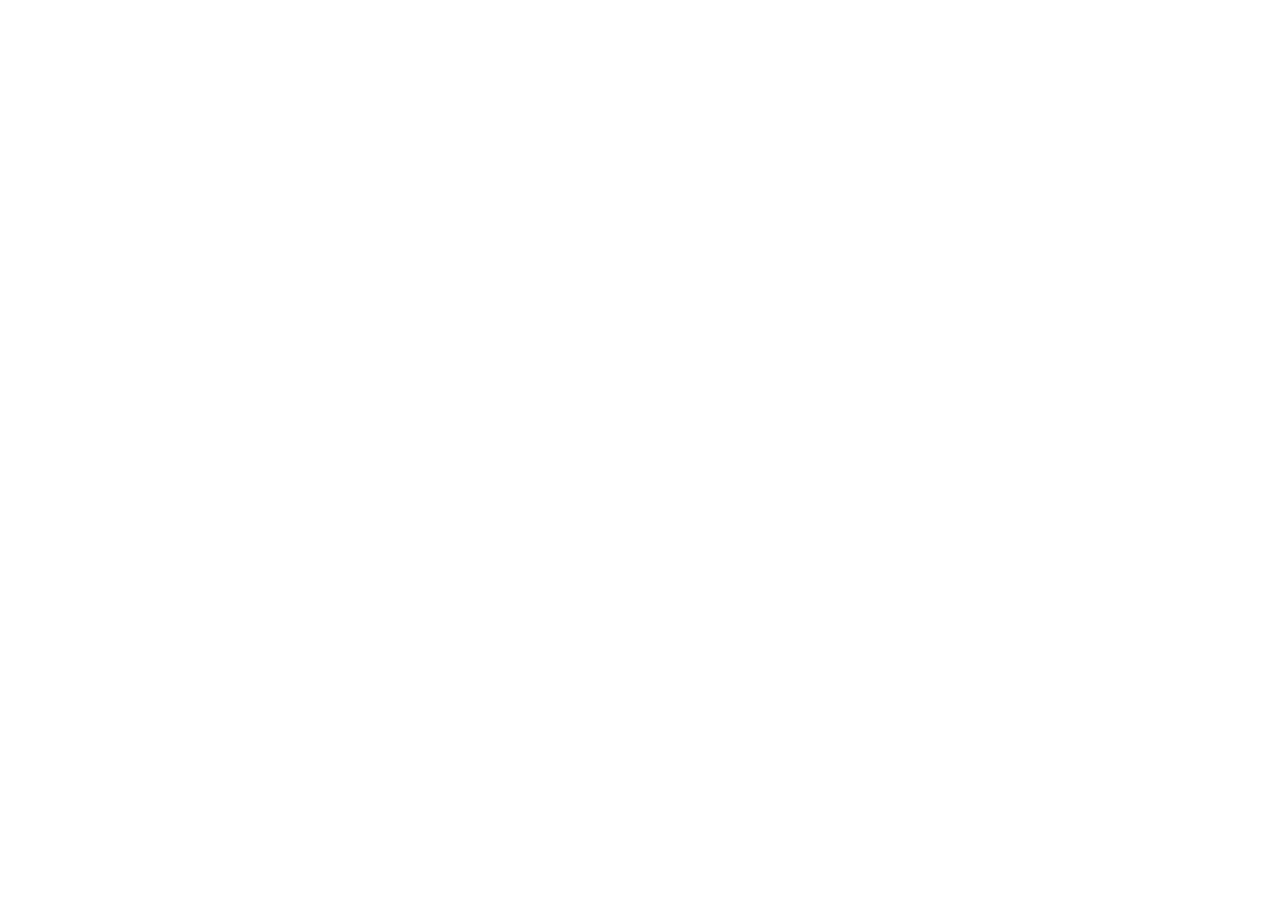
==== mercadolibre/index.html @ ff822e69 "ok" ====
<!DOCTYPE html>
<html lang="es">
<head>
    <meta charset="UTF-8">
    <meta name="viewport" content="width=device-width, initial-scale=1.0">
    <meta name="author" content="javiera leon">
    <link rel="stylesheet" href="static/css/style.css">
    <title>mercado libre</title>
</head>
<body>
    
</body>
</html>
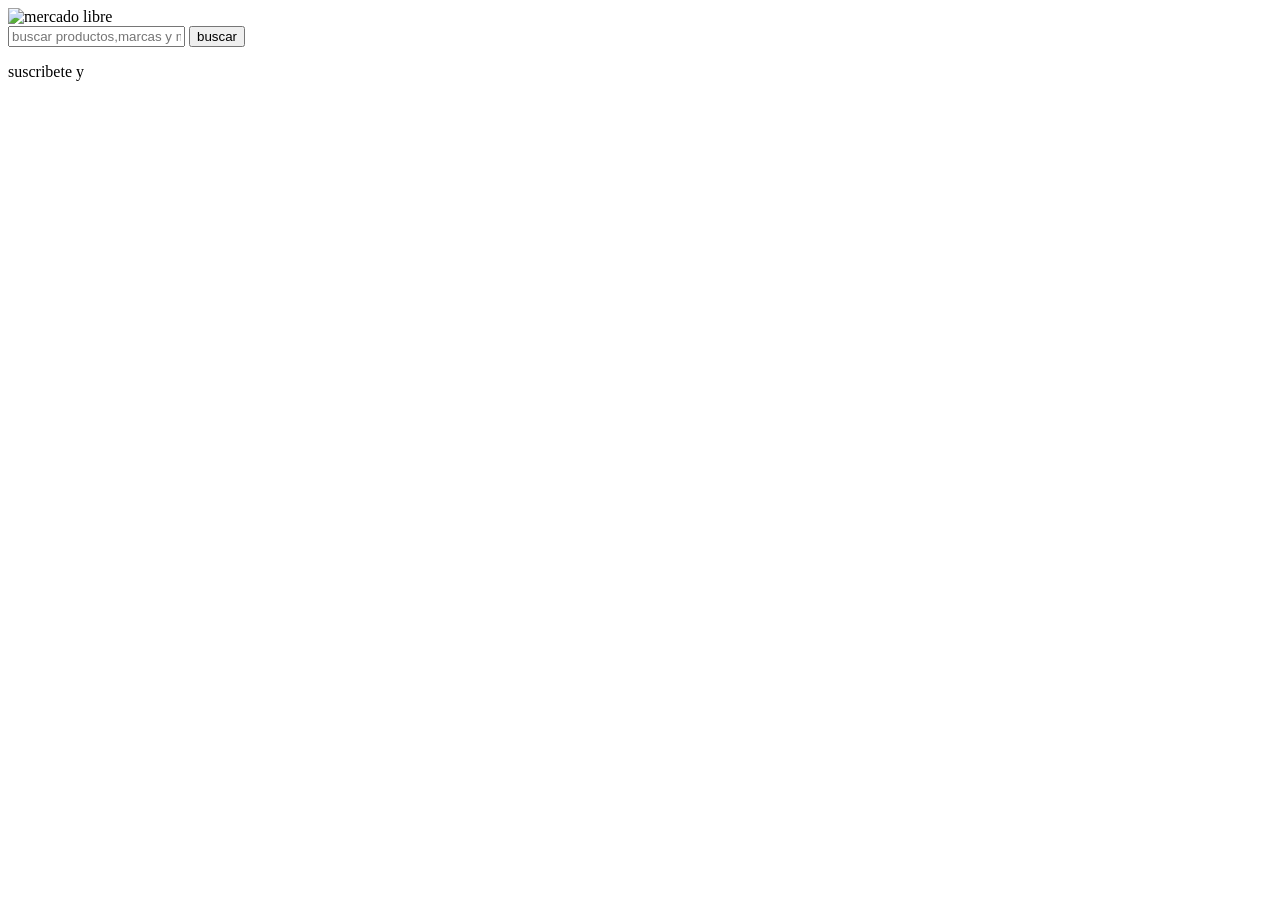
==== commit 544a8604: "ok" ====
--- a/mercadolibre/index.html
+++ b/mercadolibre/index.html
@@ -8,6 +8,21 @@
     <title>mercado libre</title>
 </head>
 <body>
-    
+    <header>
+        <div class="contenedor - header">
+            <div class="logo">
+                <img src="static/images/" alt="mercado libre">
+            </div>
+            <div class="buscador">
+                <input type="text" placeholder="buscar productos,marcas y mas">
+                <button>buscar</button>
+            </div>
+            <div class="publicidad">
+                <p>suscribete y </p>
+            </div>
+
+        </div>
+
+    </header>
 </body>
 </html>
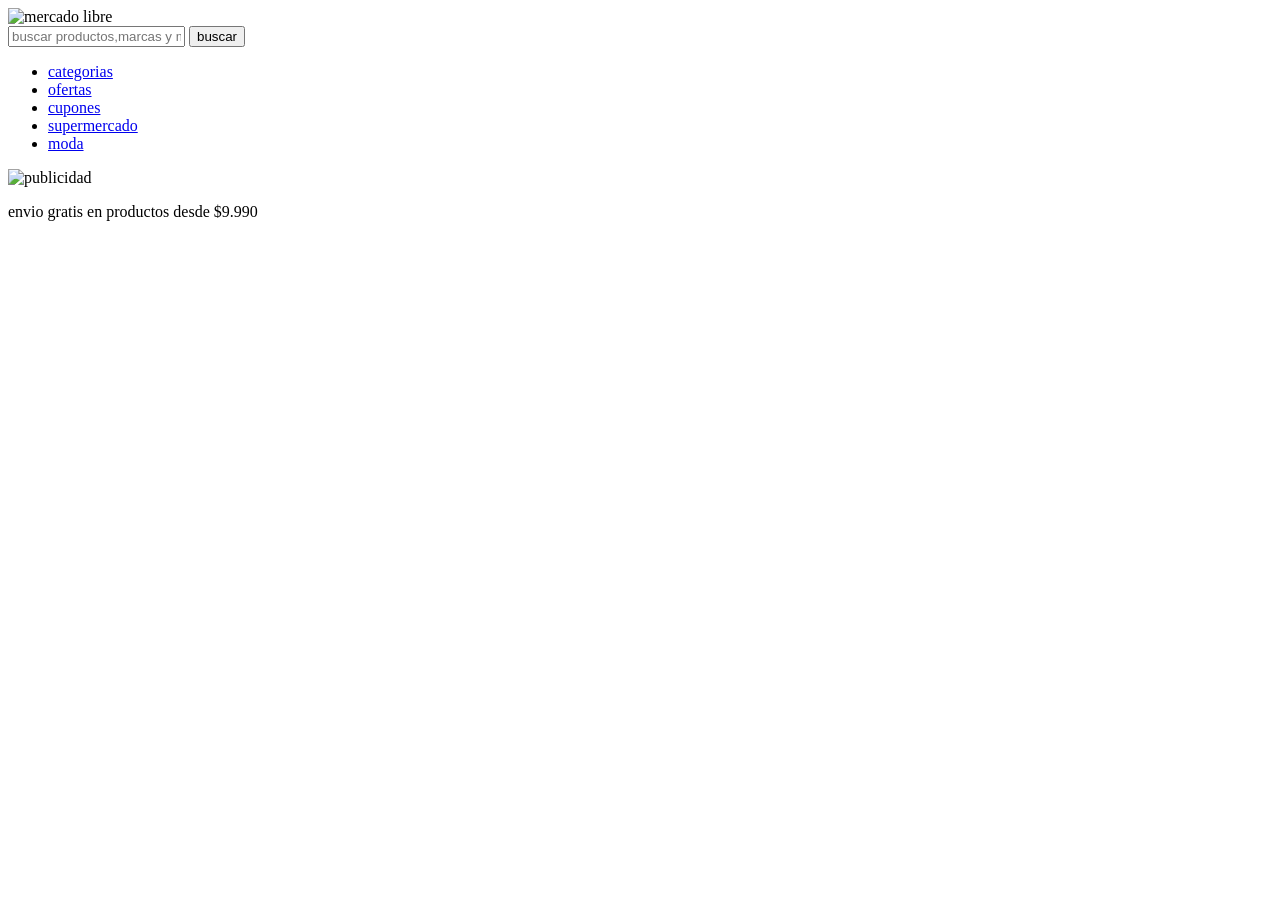
==== commit a2d1b65b: "okkk" ====
--- a/mercadolibre/index.html
+++ b/mercadolibre/index.html
@@ -1,5 +1,6 @@
 <!DOCTYPE html>
 <html lang="es">
+
 <head>
     <meta charset="UTF-8">
     <meta name="viewport" content="width=device-width, initial-scale=1.0">
@@ -7,9 +8,11 @@
     <link rel="stylesheet" href="static/css/style.css">
     <title>mercado libre</title>
 </head>
+
 <body>
     <header>
         <div class="contenedor - header">
+            <div class="seccion-barra">
             <div class="logo">
                 <img src="static/images/" alt="mercado libre">
             </div>
@@ -17,12 +20,28 @@
                 <input type="text" placeholder="buscar productos,marcas y mas">
                 <button>buscar</button>
             </div>
-            <div class="publicidad">
-                <p>suscribete y </p>
             </div>
 
+            <nav class="navegacion">
+                <ul>
+                    <li> <a href="#"> categorias</a></li>
+                    <li> <a href="#"> ofertas</a></li>
+                    <li> <a href="#"> cupones</a></li>
+                    <li> <a href="#"> supermercado</a></li>
+                    <li> <a href="#"> moda</a></li>
+                </ul>
+                </nav>
+        <div class="seccion-barra2">
+            <div class="publicidad">
+                <img src="static/images/" alt="publicidad">
+            </div>
+            <p>envio gratis en productos  desde $9.990</p>
+        </div> 
         </div>
 
     </header>
+
+    
 </body>
+
 </html>
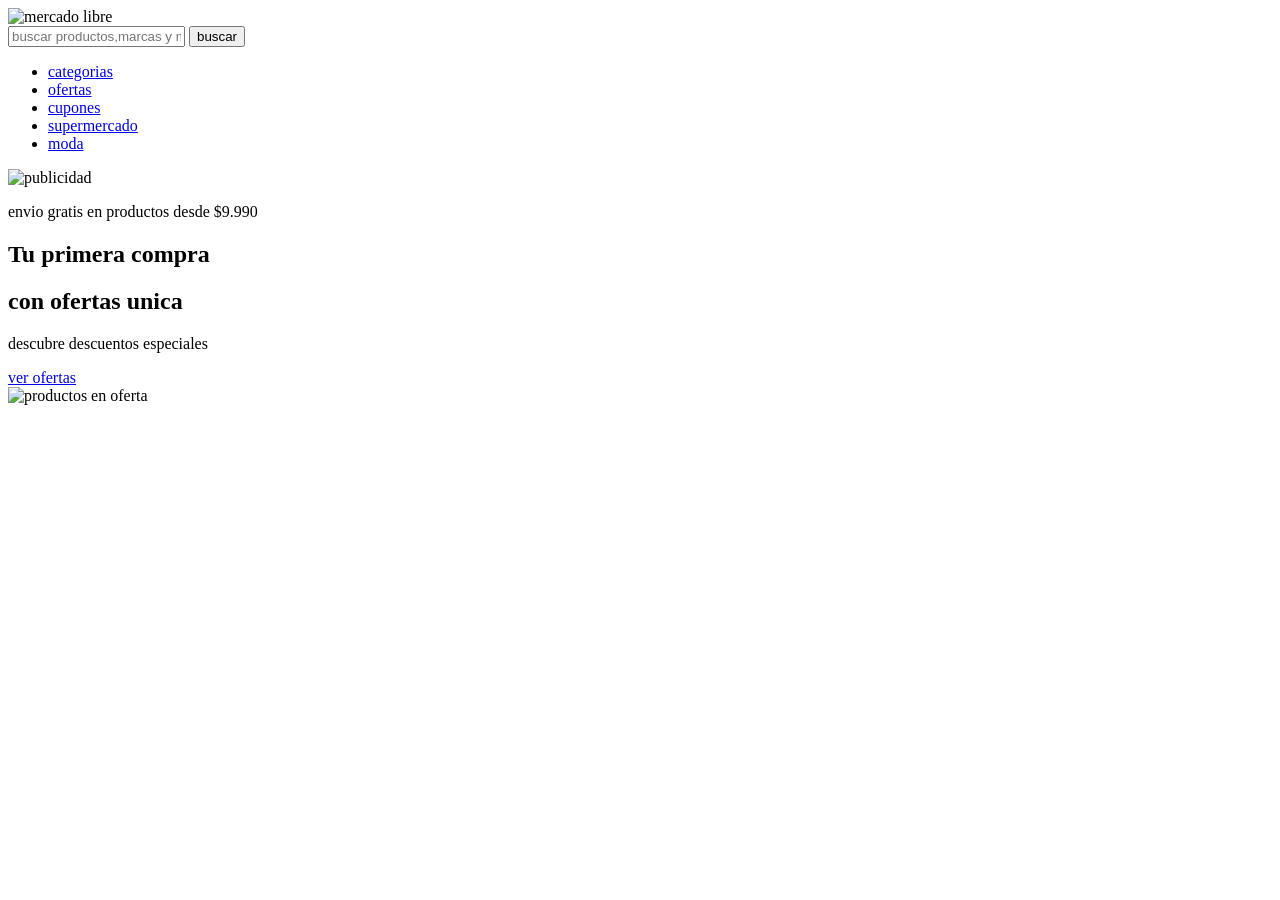
==== commit 68c324c5: "ok" ====
--- a/mercadolibre/index.html
+++ b/mercadolibre/index.html
@@ -40,8 +40,27 @@
         </div>
 
     </header>
+       <main class="container">
+        <section class="banner">
+            <div class="banner-texto">
+                <h1>Tu primera compra</h1>
+                <h2>con ofertas unica</h2>
 
-    
+                <p>descubre descuentos especiales</p>
+                <a href="#" class="boton-banner">
+                    ver ofertas </a>
+            </div>
+            <div class="banner-imagen">
+                <img src="static/images/" alt="productos en oferta">
+            </div>
+
+        </section>
+        <main class="accesos">
+                                     
+
+        </main>
+   </main>
+
 </body>
 
 </html>
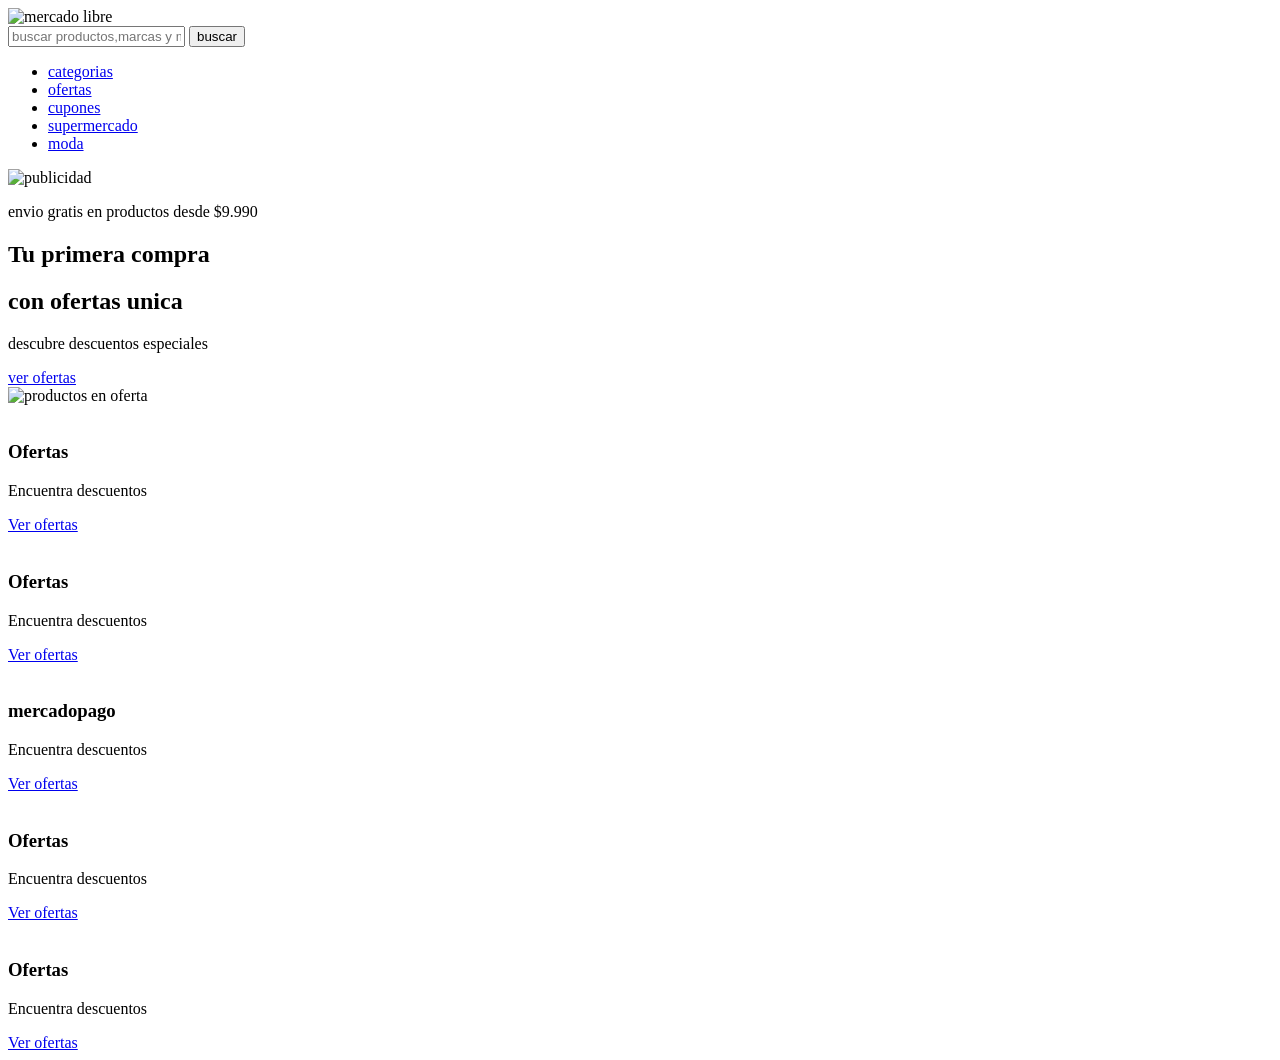
==== commit 05c987d0: "ok" ====
--- a/mercadolibre/index.html
+++ b/mercadolibre/index.html
@@ -56,7 +56,40 @@
 
         </section>
         <main class="accesos">
-                                     
+            <article class="tarjeta">
+                <img src="static/images/" alt="">
+                <h3>Ofertas</h3>
+                <p>Encuentra descuentos</p>
+                <a href="#">Ver ofertas</a>
+            </article>
+
+             <article class="tarjeta">
+                <img src="static/images/" alt="">
+                <h3>Ofertas</h3>
+                <p>Encuentra descuentos</p>
+                <a href="#">Ver ofertas</a>
+            </article>
+            
+             <article class="tarjeta">
+                <img src="static/images/" alt="">
+                <h3>mercadopago</h3>
+                <p>Encuentra descuentos</p>
+                <a href="#">Ver ofertas</a>
+            </article>
+
+             <article class="tarjeta">
+                <img src="static/images/" alt="">
+                <h3>Ofertas</h3>
+                <p>Encuentra descuentos</p>
+                <a href="#">Ver ofertas</a>
+            </article>
+
+             <article class="tarjeta">
+                <img src="static/images/" alt="">
+                <h3>Ofertas</h3>
+                <p>Encuentra descuentos</p>
+                <a href="#">Ver ofertas</a>
+            </article>
 
         </main>
    </main>
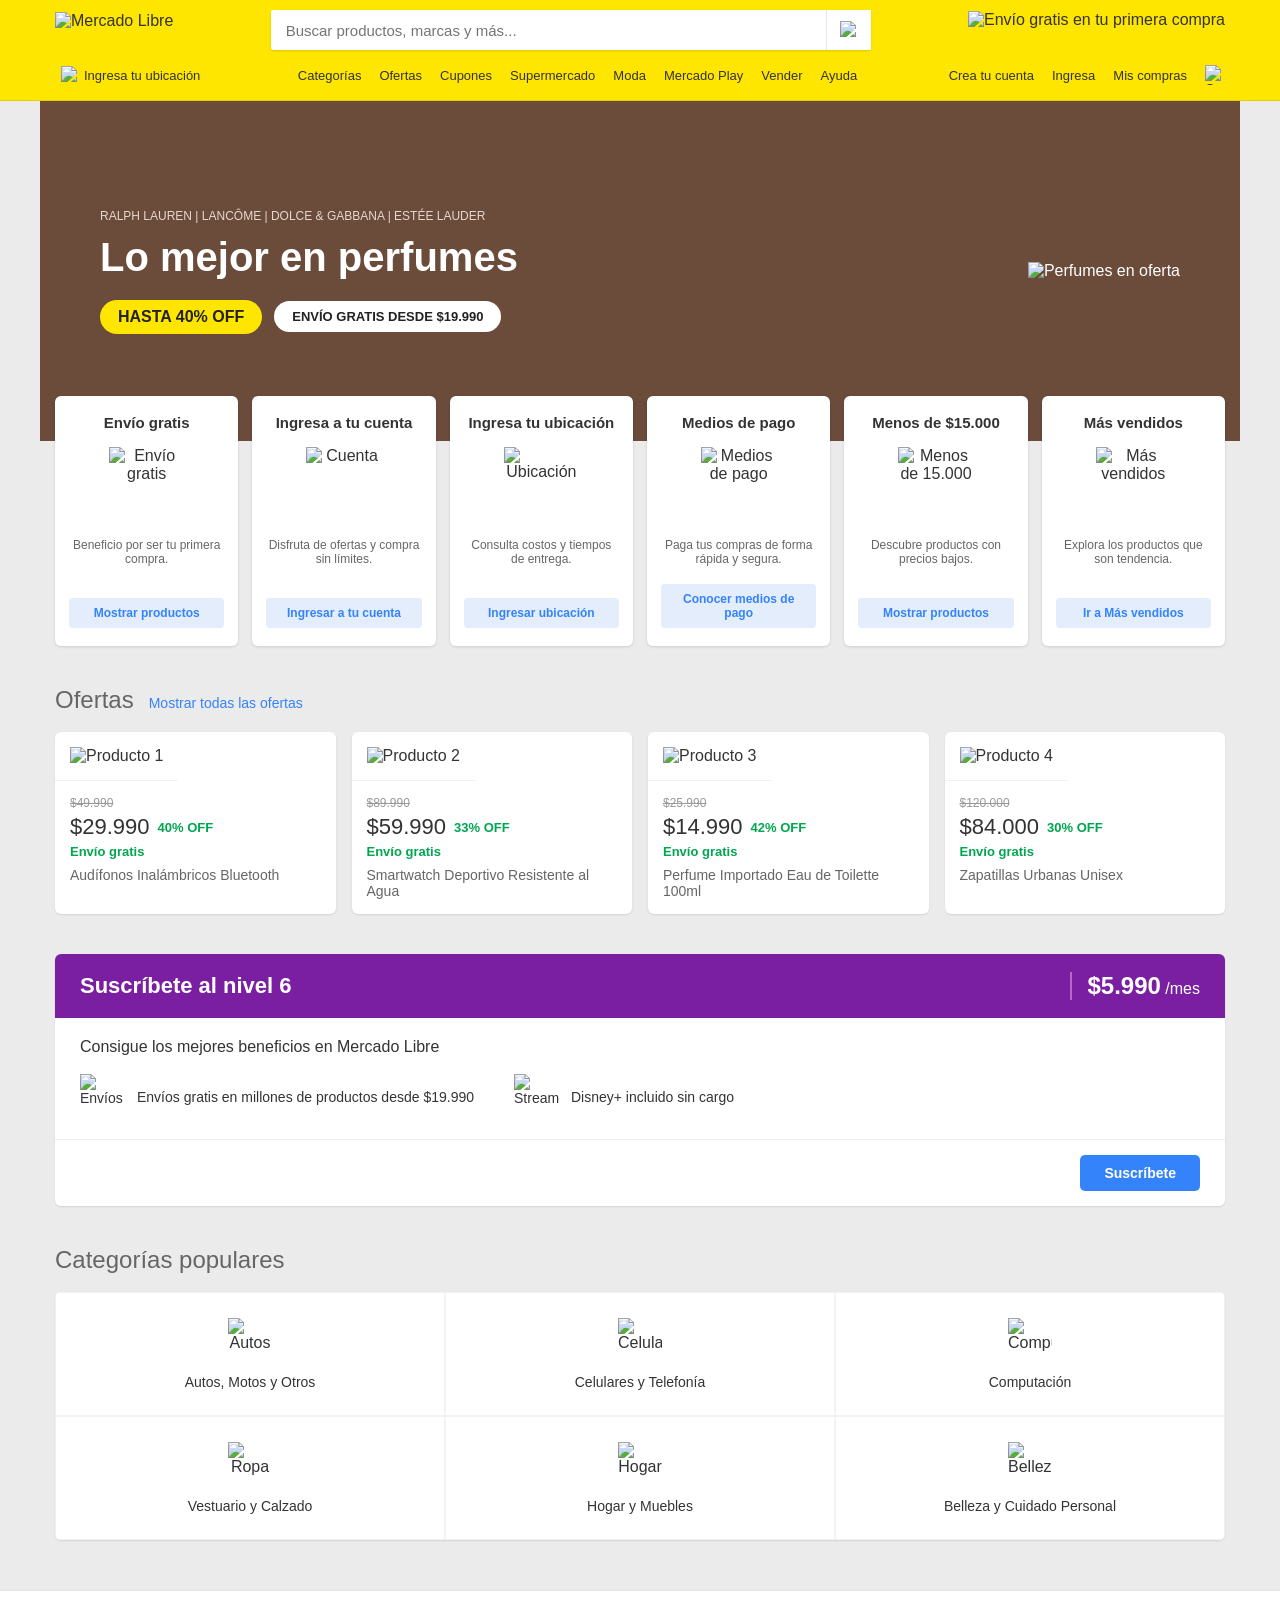
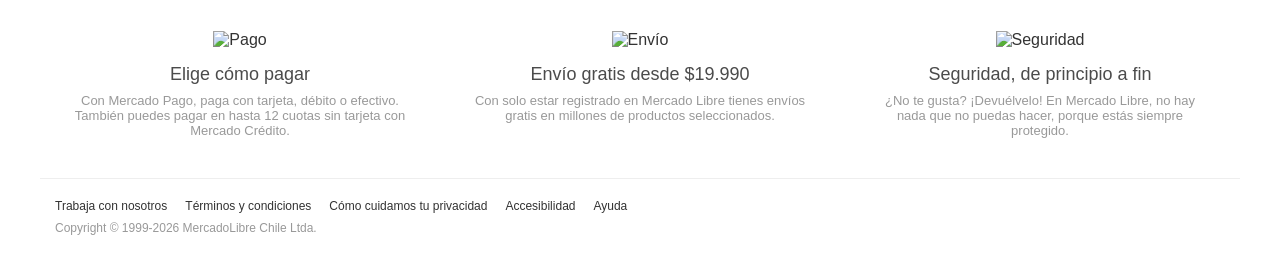
==== commit bfb64079: "ok" ====
--- a/mercadolibre/index.html
+++ b/mercadolibre/index.html
@@ -1,99 +1,275 @@
 <!DOCTYPE html>
 <html lang="es">
-
 <head>
     <meta charset="UTF-8">
     <meta name="viewport" content="width=device-width, initial-scale=1.0">
     <meta name="author" content="javiera leon">
     <link rel="stylesheet" href="static/css/style.css">
-    <title>mercado libre</title>
+    <title>Mercado Libre</title>
 </head>
-
 <body>
     <header>
-        <div class="contenedor - header">
+        <div class="contenedor-header">
             <div class="seccion-barra">
-            <div class="logo">
-                <img src="static/images/" alt="mercado libre">
-            </div>
-            <div class="buscador">
-                <input type="text" placeholder="buscar productos,marcas y mas">
-                <button>buscar</button>
-            </div>
-            </div>
-
-            <nav class="navegacion">
-                <ul>
-                    <li> <a href="#"> categorias</a></li>
-                    <li> <a href="#"> ofertas</a></li>
-                    <li> <a href="#"> cupones</a></li>
-                    <li> <a href="#"> supermercado</a></li>
-                    <li> <a href="#"> moda</a></li>
-                </ul>
+                <div class="logo">
+                    <a href="index.html">
+                        <img src="static/images/logo.png" alt="Mercado Libre">
+                    </a>
+                </div>
+                <div class="buscador">
+                    <input type="text" placeholder="Buscar productos, marcas y más...">
+                    <button type="submit">
+                        <img src="static/images/icono-lupa.png" alt="Buscar">
+                    </button>
+                </div>
+                <div class="publicidad">
+                    <img src="static/images/promo-envio.png" alt="Envío gratis en tu primera compra">
+                </div>
+            </div>
+
+            <div class="seccion-barra2">
+                <div class="ubicacion">
+                    <a href="pages/ubicacion.html">
+                        <img src="static/images/icono-pin.png" alt="Ubicación">
+                        <span>Ingresa tu ubicación</span>
+                    </a>
+                </div>
+
+                <nav class="navegacion">
+                    <ul>
+                        <li><a href="#">Categorías</a></li>
+                        <li><a href="#">Ofertas</a></li>
+                        <li><a href="#">Cupones</a></li>
+                        <li><a href="#">Supermercado</a></li>
+                        <li><a href="#">Moda</a></li>
+                        <li><a href="#">Mercado Play</a></li>
+                        <li><a href="#">Vender</a></li>
+                        <li><a href="#">Ayuda</a></li>
+                    </ul>
                 </nav>
-        <div class="seccion-barra2">
-            <div class="publicidad">
-                <img src="static/images/" alt="publicidad">
-            </div>
-            <p>envio gratis en productos  desde $9.990</p>
-        </div> 
+
+                <nav class="menu-usuario">
+                    <ul>
+                        <li><a href="pages/registro.html">Crea tu cuenta</a></li>
+                        <li><a href="pages/registro.html">Ingresa</a></li>
+                        <li><a href="#">Mis compras</a></li>
+                        <li>
+                            <a href="#">
+                                <img src="static/images/icono-carrito.png" alt="Carrito de compras">
+                            </a>
+                        </li>
+                    </ul>
+                </nav>
+            </div>
         </div>
-
     </header>
-       <main class="container">
+
+    <main class="container">
         <section class="banner">
             <div class="banner-texto">
-                <h1>Tu primera compra</h1>
-                <h2>con ofertas unica</h2>
-
-                <p>descubre descuentos especiales</p>
-                <a href="#" class="boton-banner">
-                    ver ofertas </a>
+                <p class="marcas">RALPH LAUREN | LANCÔME | DOLCE & GABBANA | ESTÉE LAUDER</p>
+                <h1>Lo mejor en perfumes</h1>
+                <div class="etiquetas-banner">
+                    <span class="badge-amarillo">HASTA 40% OFF</span>
+                    <span class="badge-blanco">ENVÍO GRATIS DESDE $19.990</span>
+                </div>
             </div>
             <div class="banner-imagen">
-                <img src="static/images/" alt="productos en oferta">
-            </div>
-
-        </section>
-        <main class="accesos">
-            <article class="tarjeta">
-                <img src="static/images/" alt="">
-                <h3>Ofertas</h3>
-                <p>Encuentra descuentos</p>
-                <a href="#">Ver ofertas</a>
-            </article>
-
-             <article class="tarjeta">
-                <img src="static/images/" alt="">
-                <h3>Ofertas</h3>
-                <p>Encuentra descuentos</p>
-                <a href="#">Ver ofertas</a>
-            </article>
-            
-             <article class="tarjeta">
-                <img src="static/images/" alt="">
-                <h3>mercadopago</h3>
-                <p>Encuentra descuentos</p>
-                <a href="#">Ver ofertas</a>
-            </article>
-
-             <article class="tarjeta">
-                <img src="static/images/" alt="">
-                <h3>Ofertas</h3>
-                <p>Encuentra descuentos</p>
-                <a href="#">Ver ofertas</a>
-            </article>
-
-             <article class="tarjeta">
-                <img src="static/images/" alt="">
-                <h3>Ofertas</h3>
-                <p>Encuentra descuentos</p>
-                <a href="#">Ver ofertas</a>
-            </article>
-
-        </main>
-   </main>
-
+                <img src="static/images/banner-perfumes.png" alt="Perfumes en oferta">
+            </div>
+        </section>
+
+        <section class="accesos">
+            <article class="tarjeta">
+                <h3>Envío gratis</h3>
+                <img src="static/images/icono-envio.png" alt="Envío gratis">
+                <p>Beneficio por ser tu primera compra.</p>
+                <a href="#" class="boton-tarjeta">Mostrar productos</a>
+            </article>
+
+            <article class="tarjeta">
+                <h3>Ingresa a tu cuenta</h3>
+                <img src="static/images/icono-cuenta.png" alt="Cuenta">
+                <p>Disfruta de ofertas y compra sin límites.</p>
+                <a href="pages/registro.html" class="boton-tarjeta">Ingresar a tu cuenta</a>
+            </article>
+
+            <article class="tarjeta">
+                <h3>Ingresa tu ubicación</h3>
+                <img src="static/images/icono-ubicacion.png" alt="Ubicación">
+                <p>Consulta costos y tiempos de entrega.</p>
+                <a href="pages/ubicacion.html" class="boton-tarjeta">Ingresar ubicación</a>
+            </article>
+
+            <article class="tarjeta">
+                <h3>Medios de pago</h3>
+                <img src="static/images/icono-pago.png" alt="Medios de pago">
+                <p>Paga tus compras de forma rápida y segura.</p>
+                <a href="#" class="boton-tarjeta">Conocer medios de pago</a>
+            </article>
+
+            <article class="tarjeta">
+                <h3>Menos de $15.000</h3>
+                <img src="static/images/icono-precio.png" alt="Menos de 15.000">
+                <p>Descubre productos con precios bajos.</p>
+                <a href="#" class="boton-tarjeta">Mostrar productos</a>
+            </article>
+
+            <article class="tarjeta">
+                <h3>Más vendidos</h3>
+                <img src="static/images/icono-vendidos.png" alt="Más vendidos">
+                <p>Explora los productos que son tendencia.</p>
+                <a href="#" class="boton-tarjeta">Ir a Más vendidos</a>
+            </article>
+        </section>
+
+        <section class="productos">
+            <div class="titulo-seccion">
+                <h2>Ofertas</h2>
+                <a href="#">Mostrar todas las ofertas</a>
+            </div>
+
+            <div class="grid-productos">
+                <article class="producto">
+                    <img src="static/images/producto1.png" alt="Producto 1">
+                    <div class="info-producto">
+                        <span class="precio-anterior">$49.990</span>
+                        <div class="precio-actual">
+                            <span class="precio">$29.990</span>
+                            <span class="descuento">40% OFF</span>
+                        </div>
+                        <p class="envio">Envío gratis</p>
+                        <h3>Audífonos Inalámbricos Bluetooth</h3>
+                    </div>
+                </article>
+
+                <article class="producto">
+                    <img src="static/images/producto2.png" alt="Producto 2">
+                    <div class="info-producto">
+                        <span class="precio-anterior">$89.990</span>
+                        <div class="precio-actual">
+                            <span class="precio">$59.990</span>
+                            <span class="descuento">33% OFF</span>
+                        </div>
+                        <p class="envio">Envío gratis</p>
+                        <h3>Smartwatch Deportivo Resistente al Agua</h3>
+                    </div>
+                </article>
+
+                <article class="producto">
+                    <img src="static/images/producto3.png" alt="Producto 3">
+                    <div class="info-producto">
+                        <span class="precio-anterior">$25.990</span>
+                        <div class="precio-actual">
+                            <span class="precio">$14.990</span>
+                            <span class="descuento">42% OFF</span>
+                        </div>
+                        <p class="envio">Envío gratis</p>
+                        <h3>Perfume Importado Eau de Toilette 100ml</h3>
+                    </div>
+                </article>
+
+                <article class="producto">
+                    <img src="static/images/producto4.png" alt="Producto 4">
+                    <div class="info-producto">
+                        <span class="precio-anterior">$120.000</span>
+                        <div class="precio-actual">
+                            <span class="precio">$84.000</span>
+                            <span class="descuento">30% OFF</span>
+                        </div>
+                        <p class="envio">Envío gratis</p>
+                        <h3>Zapatillas Urbanas Unisex</h3>
+                    </div>
+                </article>
+            </div>
+        </section>
+
+        <section class="suscripcion">
+            <div class="suscripcion-header">
+                <h2>Suscríbete al nivel 6</h2>
+                <div class="precio-suscripcion">
+                    <span class="precio-mes">$5.990</span>
+                    <span>/mes</span>
+                </div>
+            </div>
+            <div class="suscripcion-cuerpo">
+                <p>Consigue los mejores beneficios en Mercado Libre</p>
+                <div class="beneficios-lista">
+                    <div class="beneficio">
+                        <img src="static/images/icono-envio-gratis.png" alt="Envíos">
+                        <span>Envíos gratis en millones de productos desde $19.990</span>
+                    </div>
+                    <div class="beneficio">
+                        <img src="static/images/icono-disney.png" alt="Streaming">
+                        <span>Disney+ incluido sin cargo</span>
+                    </div>
+                </div>
+            </div>
+            <div class="suscripcion-footer">
+                <a href="pages/registro.html" class="boton-suscribir">Suscríbete</a>
+            </div>
+        </section>
+
+        <section class="categorias">
+            <h2>Categorías populares</h2>
+            <div class="grid-categorias">
+                <a href="#" class="item-categoria">
+                    <img src="static/images/cat-autos.png" alt="Autos">
+                    <span>Autos, Motos y Otros</span>
+                </a>
+                <a href="#" class="item-categoria">
+                    <img src="static/images/cat-celulares.png" alt="Celulares">
+                    <span>Celulares y Telefonía</span>
+                </a>
+                <a href="#" class="item-categoria">
+                    <img src="static/images/cat-computacion.png" alt="Computación">
+                    <span>Computación</span>
+                </a>
+                <a href="#" class="item-categoria">
+                    <img src="static/images/cat-ropa.png" alt="Ropa">
+                    <span>Vestuario y Calzado</span>
+                </a>
+                <a href="#" class="item-categoria">
+                    <img src="static/images/cat-hogar.png" alt="Hogar">
+                    <span>Hogar y Muebles</span>
+                </a>
+                <a href="#" class="item-categoria">
+                    <img src="static/images/cat-belleza.png" alt="Belleza">
+                    <span>Belleza y Cuidado Personal</span>
+                </a>
+            </div>
+        </section>
+    </main>
+
+    <footer>
+        <div class="footer-beneficios">
+            <div class="beneficio-item">
+                <img src="static/images/footer-pago.png" alt="Pago">
+                <h3>Elige cómo pagar</h3>
+                <p>Con Mercado Pago, paga con tarjeta, débito o efectivo. También puedes pagar en hasta 12 cuotas sin tarjeta con Mercado Crédito.</p>
+            </div>
+            <div class="beneficio-item">
+                <img src="static/images/footer-envio.png" alt="Envío">
+                <h3>Envío gratis desde $19.990</h3>
+                <p>Con solo estar registrado en Mercado Libre tienes envíos gratis en millones de productos seleccionados.</p>
+            </div>
+            <div class="beneficio-item">
+                <img src="static/images/footer-seguridad.png" alt="Seguridad">
+                <h3>Seguridad, de principio a fin</h3>
+                <p>¿No te gusta? ¡Devuélvelo! En Mercado Libre, no hay nada que no puedas hacer, porque estás siempre protegido.</p>
+            </div>
+        </div>
+
+        <div class="footer-legal">
+            <ul>
+                <li><a href="#">Trabaja con nosotros</a></li>
+                <li><a href="#">Términos y condiciones</a></li>
+                <li><a href="#">Cómo cuidamos tu privacidad</a></li>
+                <li><a href="#">Accesibilidad</a></li>
+                <li><a href="#">Ayuda</a></li>
+            </ul>
+            <p>Copyright © 1999-2026 MercadoLibre Chile Ltda.</p>
+        </div>
+    </footer>
 </body>
-
 </html>
--- a/mercadolibre/static/css/style.css
+++ b/mercadolibre/static/css/style.css
@@ -0,0 +1,797 @@
+* {
+    margin: 0;
+    padding: 0;
+    box-sizing: border-box;
+    font-family: Arial, Helvetica, sans-serif;
+}
+
+body {
+    background-color: #ebebeb;
+    color: #333333;
+}
+
+a {
+    text-decoration: none;
+    color: #333333;
+}
+
+/* HEADER */
+
+header {
+    background-color: #ffe600;
+    padding-top: 10px;
+    padding-bottom: 12px;
+    border-bottom: 1px solid #e5cf00;
+}
+
+.contenedor-header {
+    max-width: 1200px;
+    margin-left: auto;
+    margin-right: auto;
+    padding-left: 15px;
+    padding-right: 15px;
+}
+
+.seccion-barra {
+    display: flex;
+    align-items: center;
+    justify-content: space-between;
+    gap: 20px;
+    margin-bottom: 12px;
+}
+
+.logo img {
+    height: 36px;
+    display: block;
+}
+
+.buscador {
+    flex: 1;
+    display: flex;
+    background-color: #ffffff;
+    border-radius: 3px;
+    box-shadow: 0 1px 2px rgba(0, 0, 0, 0.15);
+    height: 40px;
+    max-width: 600px;
+}
+
+.buscador input {
+    flex: 1;
+    border: none;
+    padding-left: 15px;
+    padding-right: 15px;
+    font-size: 15px;
+    outline: none;
+    border-radius: 3px;
+}
+
+.buscador button {
+    background-color: #ffffff;
+    border: none;
+    border-left: 1px solid #e6e6e6;
+    width: 45px;
+    cursor: pointer;
+    display: flex;
+    align-items: center;
+    justify-content: center;
+}
+
+.buscador button img {
+    width: 18px;
+    height: 18px;
+}
+
+.publicidad img {
+    height: 38px;
+    display: block;
+}
+
+.seccion-barra2 {
+    display: flex;
+    align-items: center;
+    justify-content: space-between;
+    font-size: 13px;
+    color: #333333;
+}
+
+.ubicacion a {
+    display: flex;
+    align-items: center;
+    gap: 5px;
+    padding: 4px 6px;
+    border-radius: 4px;
+    color: #333333;
+}
+
+.ubicacion a:hover {
+    border: 1px solid #ccb800;
+}
+
+.ubicacion img {
+    width: 18px;
+    height: 18px;
+}
+
+.navegacion ul {
+    display: flex;
+    align-items: center;
+    gap: 18px;
+}
+
+.menu-usuario ul {
+    display: flex;
+    align-items: center;
+    gap: 18px;
+}
+
+.navegacion li {
+    display: block;
+}
+
+.menu-usuario li {
+    display: block;
+}
+
+.navegacion a {
+    color: #333333;
+}
+
+.menu-usuario a {
+    color: #333333;
+}
+
+.navegacion a:hover {
+    color: #000000;
+}
+
+.menu-usuario a:hover {
+    color: #000000;
+}
+
+.menu-usuario img {
+    width: 20px;
+    height: 20px;
+    display: block;
+}
+
+/* BANNER PRINCIPAL */
+
+.container {
+    max-width: 1200px;
+    margin-left: auto;
+    margin-right: auto;
+    margin-bottom: 40px;
+}
+
+.banner {
+    display: flex;
+    align-items: center;
+    justify-content: space-between;
+    background-color: #6b4c3b;
+    color: #ffffff;
+    padding: 40px 60px;
+    min-height: 340px;
+}
+
+.banner-texto {
+    max-width: 50%;
+}
+
+.marcas {
+    font-size: 12px;
+    margin-bottom: 12px;
+    color: #e6d7ce;
+}
+
+.banner-texto h1 {
+    font-size: 40px;
+    font-weight: bold;
+    margin-bottom: 20px;
+}
+
+.etiquetas-banner {
+    display: flex;
+    gap: 12px;
+    align-items: center;
+}
+
+.badge-amarillo {
+    background-color: #ffe600;
+    color: #222222;
+    font-weight: bold;
+    padding: 8px 18px;
+    border-radius: 20px;
+    font-size: 16px;
+}
+
+.badge-blanco {
+    background-color: #ffffff;
+    color: #222222;
+    font-weight: bold;
+    padding: 8px 18px;
+    border-radius: 20px;
+    font-size: 13px;
+}
+
+.banner-imagen img {
+    max-height: 270px;
+}
+
+/* TARJETAS DE ACCESO */
+
+.accesos {
+    display: flex;
+    gap: 14px;
+    padding-left: 15px;
+    padding-right: 15px;
+    margin-top: -45px;
+    position: relative;
+}
+
+.tarjeta {
+    background-color: #ffffff;
+    border-radius: 6px;
+    padding: 18px 14px;
+    flex: 1;
+    display: flex;
+    flex-direction: column;
+    align-items: center;
+    text-align: center;
+    box-shadow: 0 1px 3px rgba(0, 0, 0, 0.12);
+}
+
+.tarjeta h3 {
+    font-size: 15px;
+    margin-bottom: 16px;
+    color: #333333;
+}
+
+.tarjeta img {
+    width: 75px;
+    height: 75px;
+    margin-bottom: 16px;
+}
+
+.tarjeta p {
+    font-size: 12px;
+    color: #666666;
+    margin-bottom: 18px;
+    flex: 1;
+}
+
+.boton-tarjeta {
+    background-color: #e3edfb;
+    color: #3483fa;
+    font-size: 12px;
+    font-weight: bold;
+    padding: 8px 10px;
+    border-radius: 4px;
+    width: 100%;
+}
+
+.boton-tarjeta:hover {
+    background-color: #d0e2fa;
+}
+
+/* PRODUCTOS Y OFERTAS */
+
+.productos {
+    padding-left: 15px;
+    padding-right: 15px;
+    margin-top: 40px;
+}
+
+.titulo-seccion {
+    display: flex;
+    align-items: baseline;
+    gap: 15px;
+    margin-bottom: 18px;
+}
+
+.titulo-seccion h2 {
+    font-size: 24px;
+    font-weight: normal;
+    color: #666666;
+}
+
+.titulo-seccion a {
+    color: #3483fa;
+    font-size: 14px;
+}
+
+.grid-productos {
+    display: grid;
+    grid-template-columns: 1fr 1fr 1fr 1fr;
+    gap: 16px;
+}
+
+.producto {
+    background-color: #ffffff;
+    border-radius: 6px;
+    overflow: hidden;
+    box-shadow: 0 1px 2px rgba(0, 0, 0, 0.1);
+}
+
+.producto:hover {
+    box-shadow: 0 6px 14px rgba(0, 0, 0, 0.15);
+}
+
+.producto img {
+    width: 100%;
+    height: 220px;
+    border-bottom: 1px solid #f0f0f0;
+    padding: 15px;
+}
+
+.info-producto {
+    padding: 15px;
+}
+
+.precio-anterior {
+    font-size: 12px;
+    color: #999999;
+    text-decoration: line-through;
+    display: block;
+}
+
+.precio-actual {
+    display: flex;
+    align-items: center;
+    gap: 8px;
+    margin-top: 4px;
+    margin-bottom: 4px;
+}
+
+.precio {
+    font-size: 22px;
+    color: #333333;
+}
+
+.descuento {
+    color: #00a650;
+    font-size: 13px;
+    font-weight: bold;
+}
+
+.envio {
+    color: #00a650;
+    font-size: 13px;
+    font-weight: bold;
+    margin-bottom: 8px;
+}
+
+.info-producto h3 {
+    font-size: 14px;
+    font-weight: normal;
+    color: #666666;
+}
+
+/* SUSCRIPCION NIVEL 6 */
+
+.suscripcion {
+    background-color: #ffffff;
+    margin-top: 40px;
+    margin-left: 15px;
+    margin-right: 15px;
+    border-radius: 6px;
+    overflow: hidden;
+    box-shadow: 0 1px 2px rgba(0, 0, 0, 0.1);
+}
+
+.suscripcion-header {
+    background-color: #7b1fa2;
+    color: #ffffff;
+    padding: 18px 25px;
+    display: flex;
+    justify-content: space-between;
+    align-items: center;
+}
+
+.suscripcion-header h2 {
+    font-size: 22px;
+}
+
+.precio-suscripcion {
+    border-left: 2px solid #ba68c8;
+    padding-left: 15px;
+}
+
+.precio-mes {
+    font-size: 24px;
+    font-weight: bold;
+}
+
+.suscripcion-cuerpo {
+    padding: 20px 25px;
+    border-bottom: 1px solid #eeeeee;
+}
+
+.suscripcion-cuerpo p {
+    font-size: 16px;
+    margin-bottom: 18px;
+}
+
+.beneficios-lista {
+    display: flex;
+    gap: 40px;
+}
+
+.beneficio {
+    display: flex;
+    align-items: center;
+    gap: 12px;
+    font-size: 14px;
+}
+
+.beneficio img {
+    width: 45px;
+    height: 45px;
+}
+
+.suscripcion-footer {
+    padding: 15px 25px;
+    display: flex;
+    justify-content: flex-end;
+}
+
+.boton-suscribir {
+    background-color: #3483fa;
+    color: #ffffff;
+    padding: 10px 24px;
+    border-radius: 5px;
+    font-size: 14px;
+    font-weight: bold;
+}
+
+.boton-suscribir:hover {
+    background-color: #2968c8;
+}
+
+/* CATEGORIAS */
+
+.categorias {
+    padding-left: 15px;
+    padding-right: 15px;
+    margin-top: 40px;
+}
+
+.categorias h2 {
+    font-size: 24px;
+    font-weight: normal;
+    color: #666666;
+    margin-bottom: 18px;
+}
+
+.grid-categorias {
+    display: grid;
+    grid-template-columns: 1fr 1fr 1fr;
+    background-color: #ffffff;
+    border-radius: 6px;
+    overflow: hidden;
+    box-shadow: 0 1px 2px rgba(0, 0, 0, 0.1);
+}
+
+.item-categoria {
+    display: flex;
+    flex-direction: column;
+    align-items: center;
+    justify-content: center;
+    padding: 25px 15px;
+    border: 1px solid #f2f2f2;
+    text-align: center;
+    gap: 12px;
+    color: #333333;
+}
+
+.item-categoria:hover {
+    background-color: #3483fa;
+    color: #ffffff;
+}
+
+.item-categoria img {
+    width: 44px;
+    height: 44px;
+}
+
+.item-categoria span {
+    font-size: 14px;
+}
+
+/* FOOTER */
+
+footer {
+    background-color: #ffffff;
+    border-top: 1px solid #e6e6e6;
+    margin-top: 50px;
+}
+
+.footer-beneficios {
+    max-width: 1200px;
+    margin-left: auto;
+    margin-right: auto;
+    padding: 40px 15px;
+    display: flex;
+    justify-content: space-between;
+    gap: 30px;
+    text-align: center;
+}
+
+.beneficio-item {
+    flex: 1;
+    padding-left: 15px;
+    padding-right: 15px;
+}
+
+.beneficio-item img {
+    width: 55px;
+    height: 55px;
+    margin-bottom: 15px;
+}
+
+.beneficio-item h3 {
+    font-size: 18px;
+    font-weight: normal;
+    margin-bottom: 8px;
+    color: #4b4b4b;
+}
+
+.beneficio-item p {
+    font-size: 13px;
+    color: #999999;
+}
+
+.footer-legal {
+    border-top: 1px solid #eeeeee;
+    max-width: 1200px;
+    margin-left: auto;
+    margin-right: auto;
+    padding: 20px 15px;
+    font-size: 12px;
+    color: #999999;
+}
+
+.footer-legal ul {
+    display: flex;
+    gap: 18px;
+    margin-bottom: 8px;
+}
+
+.footer-legal li {
+    display: block;
+}
+
+.footer-legal a {
+    color: #333333;
+}
+
+/* PAGE REGISTRO */
+
+.body-registro {
+    background-color: #ffffff;
+}
+
+.header-registro {
+    background-color: #ffe600;
+    height: 240px;
+    padding: 15px 40px;
+    border-bottom: none;
+}
+
+.contenedor-header-registro img {
+    height: 36px;
+}
+
+.main-registro {
+    max-width: 420px;
+    margin-top: -155px;
+    margin-left: auto;
+    margin-right: auto;
+    margin-bottom: 50px;
+    padding-left: 15px;
+    padding-right: 15px;
+    text-align: center;
+}
+
+.main-registro h1 {
+    font-size: 24px;
+    font-weight: bold;
+    color: #222222;
+    margin-bottom: 25px;
+}
+
+.tarjeta-registro {
+    background-color: #ffffff;
+    border: 1px solid #e6e6e6;
+    border-radius: 6px;
+    padding: 32px 28px;
+    box-shadow: 0 2px 6px rgba(0, 0, 0, 0.06);
+}
+
+.btn-google {
+    width: 100%;
+    background-color: #ffffff;
+    border: 1px solid #dcdcdc;
+    border-radius: 5px;
+    padding: 11px 15px;
+    display: flex;
+    align-items: center;
+    justify-content: center;
+    gap: 12px;
+    font-size: 14px;
+    font-weight: bold;
+    color: #333333;
+    cursor: pointer;
+}
+
+.btn-google:hover {
+    background-color: #f8f8f8;
+}
+
+.btn-google img {
+    width: 18px;
+    height: 18px;
+}
+
+.separador {
+    margin-top: 22px;
+    margin-bottom: 22px;
+    text-align: center;
+    border-bottom: 1px solid #e6e6e6;
+    padding-bottom: 8px;
+}
+
+.separador span {
+    background-color: #ffffff;
+    padding-left: 12px;
+    padding-right: 12px;
+    font-size: 12px;
+    color: #888888;
+}
+
+.form-registro {
+    text-align: left;
+}
+
+.form-registro label {
+    display: block;
+    font-size: 13px;
+    color: #333333;
+    margin-bottom: 6px;
+}
+
+.form-registro input {
+    width: 100%;
+    padding: 12px 14px;
+    border: 1px solid #cccccc;
+    border-radius: 5px;
+    font-size: 15px;
+    outline: none;
+}
+
+.form-registro input:focus {
+    border-color: #3483fa;
+}
+
+.cuenta-empresa {
+    margin-top: 22px;
+    font-size: 13px;
+    color: #444444;
+}
+
+.cuenta-empresa p {
+    margin-bottom: 4px;
+}
+
+.cuenta-empresa a {
+    color: #3483fa;
+}
+
+/* PAGE UBICACION */
+
+.body-ubicacion {
+    background-color: #595959;
+    min-height: 100vh;
+    display: flex;
+    align-items: center;
+    justify-content: center;
+}
+
+.fondo-modal {
+    width: 100%;
+    padding: 15px;
+    display: flex;
+    justify-content: center;
+}
+
+.modal-ubicacion {
+    background-color: #ffffff;
+    width: 100%;
+    max-width: 480px;
+    border-radius: 6px;
+    padding: 28px 30px;
+    box-shadow: 0 8px 25px rgba(0, 0, 0, 0.3);
+}
+
+.modal-header {
+    display: flex;
+    justify-content: space-between;
+    align-items: center;
+    margin-bottom: 24px;
+}
+
+.modal-header h2 {
+    font-size: 20px;
+    color: #333333;
+}
+
+.cerrar-modal img {
+    width: 16px;
+    height: 16px;
+    display: block;
+}
+
+.opcion-direccion {
+    border: 1px solid #dcdcdc;
+    border-radius: 6px;
+    padding: 20px 16px;
+    position: relative;
+    margin-bottom: 25px;
+}
+
+.badge-recomendado {
+    position: absolute;
+    top: -10px;
+    right: 12px;
+    background-color: #e6f7ee;
+    color: #00a650;
+    font-size: 12px;
+    font-weight: bold;
+    padding: 2px 8px;
+    border-radius: 10px;
+}
+
+.radio-ubicacion {
+    display: flex;
+    align-items: center;
+    gap: 12px;
+    font-size: 15px;
+    color: #333333;
+    cursor: pointer;
+}
+
+.radio-ubicacion input {
+    width: 18px;
+    height: 18px;
+}
+
+.modal-botones {
+    display: flex;
+    justify-content: flex-end;
+    gap: 10px;
+}
+
+.btn-confirmar {
+    background-color: #e5e5e5;
+    color: #999999;
+    border: none;
+    padding: 12px 20px;
+    border-radius: 5px;
+    font-size: 14px;
+    font-weight: bold;
+    cursor: pointer;
+}
+
+.btn-otra {
+    background-color: #e3edfb;
+    color: #3483fa;
+    border: none;
+    padding: 12px 20px;
+    border-radius: 5px;
+    font-size: 14px;
+    font-weight: bold;
+    cursor: pointer;
+}
+
+.btn-otra:hover {
+    background-color: #d0e2fa;
+}
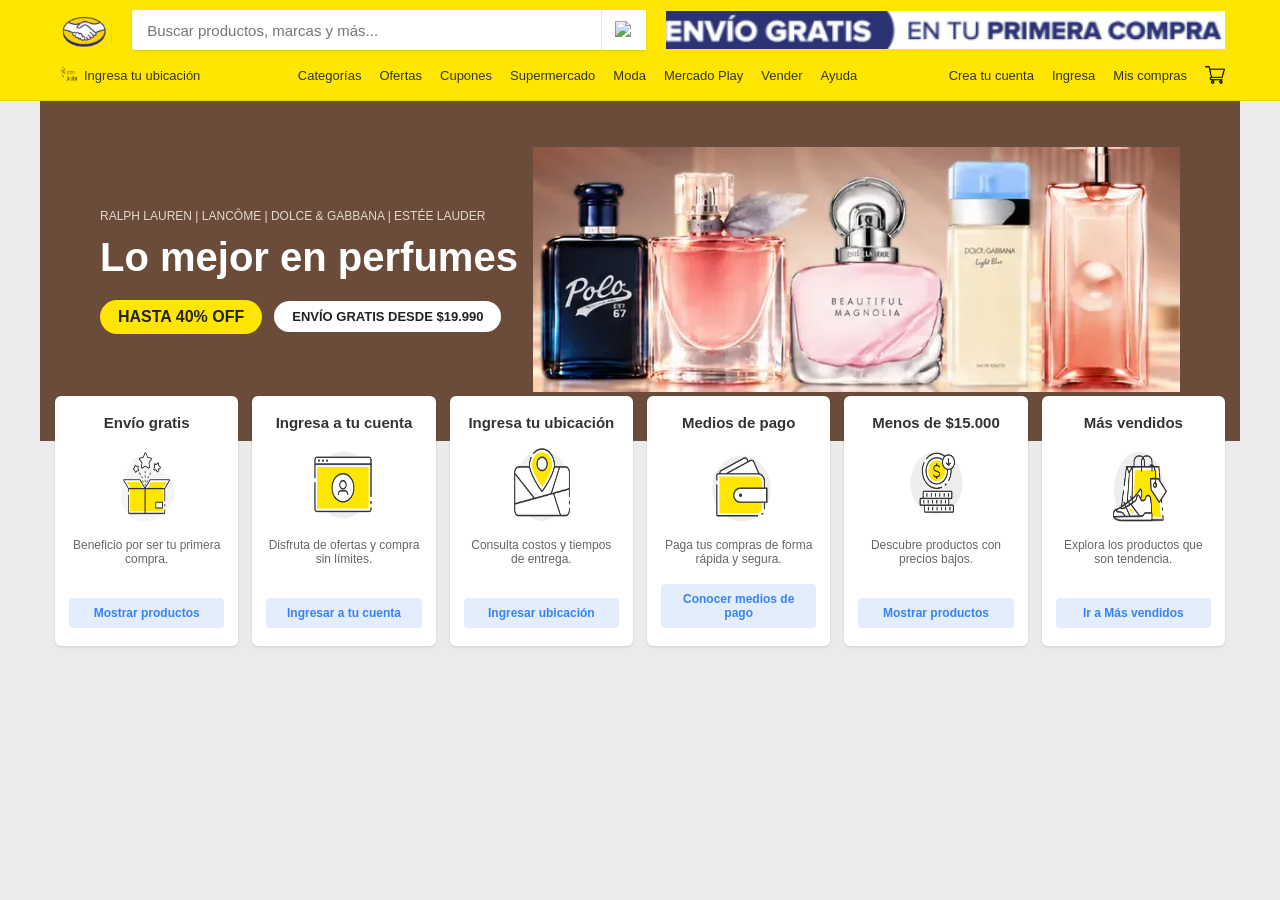
==== commit 9006716f: "ok" ====
--- a/mercadolibre/index.html
+++ b/mercadolibre/index.html
@@ -123,153 +123,8 @@
             </article>
         </section>
 
-        <section class="productos">
-            <div class="titulo-seccion">
-                <h2>Ofertas</h2>
-                <a href="#">Mostrar todas las ofertas</a>
-            </div>
+        
 
-            <div class="grid-productos">
-                <article class="producto">
-                    <img src="static/images/producto1.png" alt="Producto 1">
-                    <div class="info-producto">
-                        <span class="precio-anterior">$49.990</span>
-                        <div class="precio-actual">
-                            <span class="precio">$29.990</span>
-                            <span class="descuento">40% OFF</span>
-                        </div>
-                        <p class="envio">Envío gratis</p>
-                        <h3>Audífonos Inalámbricos Bluetooth</h3>
-                    </div>
-                </article>
 
-                <article class="producto">
-                    <img src="static/images/producto2.png" alt="Producto 2">
-                    <div class="info-producto">
-                        <span class="precio-anterior">$89.990</span>
-                        <div class="precio-actual">
-                            <span class="precio">$59.990</span>
-                            <span class="descuento">33% OFF</span>
-                        </div>
-                        <p class="envio">Envío gratis</p>
-                        <h3>Smartwatch Deportivo Resistente al Agua</h3>
-                    </div>
-                </article>
-
-                <article class="producto">
-                    <img src="static/images/producto3.png" alt="Producto 3">
-                    <div class="info-producto">
-                        <span class="precio-anterior">$25.990</span>
-                        <div class="precio-actual">
-                            <span class="precio">$14.990</span>
-                            <span class="descuento">42% OFF</span>
-                        </div>
-                        <p class="envio">Envío gratis</p>
-                        <h3>Perfume Importado Eau de Toilette 100ml</h3>
-                    </div>
-                </article>
-
-                <article class="producto">
-                    <img src="static/images/producto4.png" alt="Producto 4">
-                    <div class="info-producto">
-                        <span class="precio-anterior">$120.000</span>
-                        <div class="precio-actual">
-                            <span class="precio">$84.000</span>
-                            <span class="descuento">30% OFF</span>
-                        </div>
-                        <p class="envio">Envío gratis</p>
-                        <h3>Zapatillas Urbanas Unisex</h3>
-                    </div>
-                </article>
-            </div>
-        </section>
-
-        <section class="suscripcion">
-            <div class="suscripcion-header">
-                <h2>Suscríbete al nivel 6</h2>
-                <div class="precio-suscripcion">
-                    <span class="precio-mes">$5.990</span>
-                    <span>/mes</span>
-                </div>
-            </div>
-            <div class="suscripcion-cuerpo">
-                <p>Consigue los mejores beneficios en Mercado Libre</p>
-                <div class="beneficios-lista">
-                    <div class="beneficio">
-                        <img src="static/images/icono-envio-gratis.png" alt="Envíos">
-                        <span>Envíos gratis en millones de productos desde $19.990</span>
-                    </div>
-                    <div class="beneficio">
-                        <img src="static/images/icono-disney.png" alt="Streaming">
-                        <span>Disney+ incluido sin cargo</span>
-                    </div>
-                </div>
-            </div>
-            <div class="suscripcion-footer">
-                <a href="pages/registro.html" class="boton-suscribir">Suscríbete</a>
-            </div>
-        </section>
-
-        <section class="categorias">
-            <h2>Categorías populares</h2>
-            <div class="grid-categorias">
-                <a href="#" class="item-categoria">
-                    <img src="static/images/cat-autos.png" alt="Autos">
-                    <span>Autos, Motos y Otros</span>
-                </a>
-                <a href="#" class="item-categoria">
-                    <img src="static/images/cat-celulares.png" alt="Celulares">
-                    <span>Celulares y Telefonía</span>
-                </a>
-                <a href="#" class="item-categoria">
-                    <img src="static/images/cat-computacion.png" alt="Computación">
-                    <span>Computación</span>
-                </a>
-                <a href="#" class="item-categoria">
-                    <img src="static/images/cat-ropa.png" alt="Ropa">
-                    <span>Vestuario y Calzado</span>
-                </a>
-                <a href="#" class="item-categoria">
-                    <img src="static/images/cat-hogar.png" alt="Hogar">
-                    <span>Hogar y Muebles</span>
-                </a>
-                <a href="#" class="item-categoria">
-                    <img src="static/images/cat-belleza.png" alt="Belleza">
-                    <span>Belleza y Cuidado Personal</span>
-                </a>
-            </div>
-        </section>
-    </main>
-
-    <footer>
-        <div class="footer-beneficios">
-            <div class="beneficio-item">
-                <img src="static/images/footer-pago.png" alt="Pago">
-                <h3>Elige cómo pagar</h3>
-                <p>Con Mercado Pago, paga con tarjeta, débito o efectivo. También puedes pagar en hasta 12 cuotas sin tarjeta con Mercado Crédito.</p>
-            </div>
-            <div class="beneficio-item">
-                <img src="static/images/footer-envio.png" alt="Envío">
-                <h3>Envío gratis desde $19.990</h3>
-                <p>Con solo estar registrado en Mercado Libre tienes envíos gratis en millones de productos seleccionados.</p>
-            </div>
-            <div class="beneficio-item">
-                <img src="static/images/footer-seguridad.png" alt="Seguridad">
-                <h3>Seguridad, de principio a fin</h3>
-                <p>¿No te gusta? ¡Devuélvelo! En Mercado Libre, no hay nada que no puedas hacer, porque estás siempre protegido.</p>
-            </div>
-        </div>
-
-        <div class="footer-legal">
-            <ul>
-                <li><a href="#">Trabaja con nosotros</a></li>
-                <li><a href="#">Términos y condiciones</a></li>
-                <li><a href="#">Cómo cuidamos tu privacidad</a></li>
-                <li><a href="#">Accesibilidad</a></li>
-                <li><a href="#">Ayuda</a></li>
-            </ul>
-            <p>Copyright © 1999-2026 MercadoLibre Chile Ltda.</p>
-        </div>
-    </footer>
 </body>
 </html>
